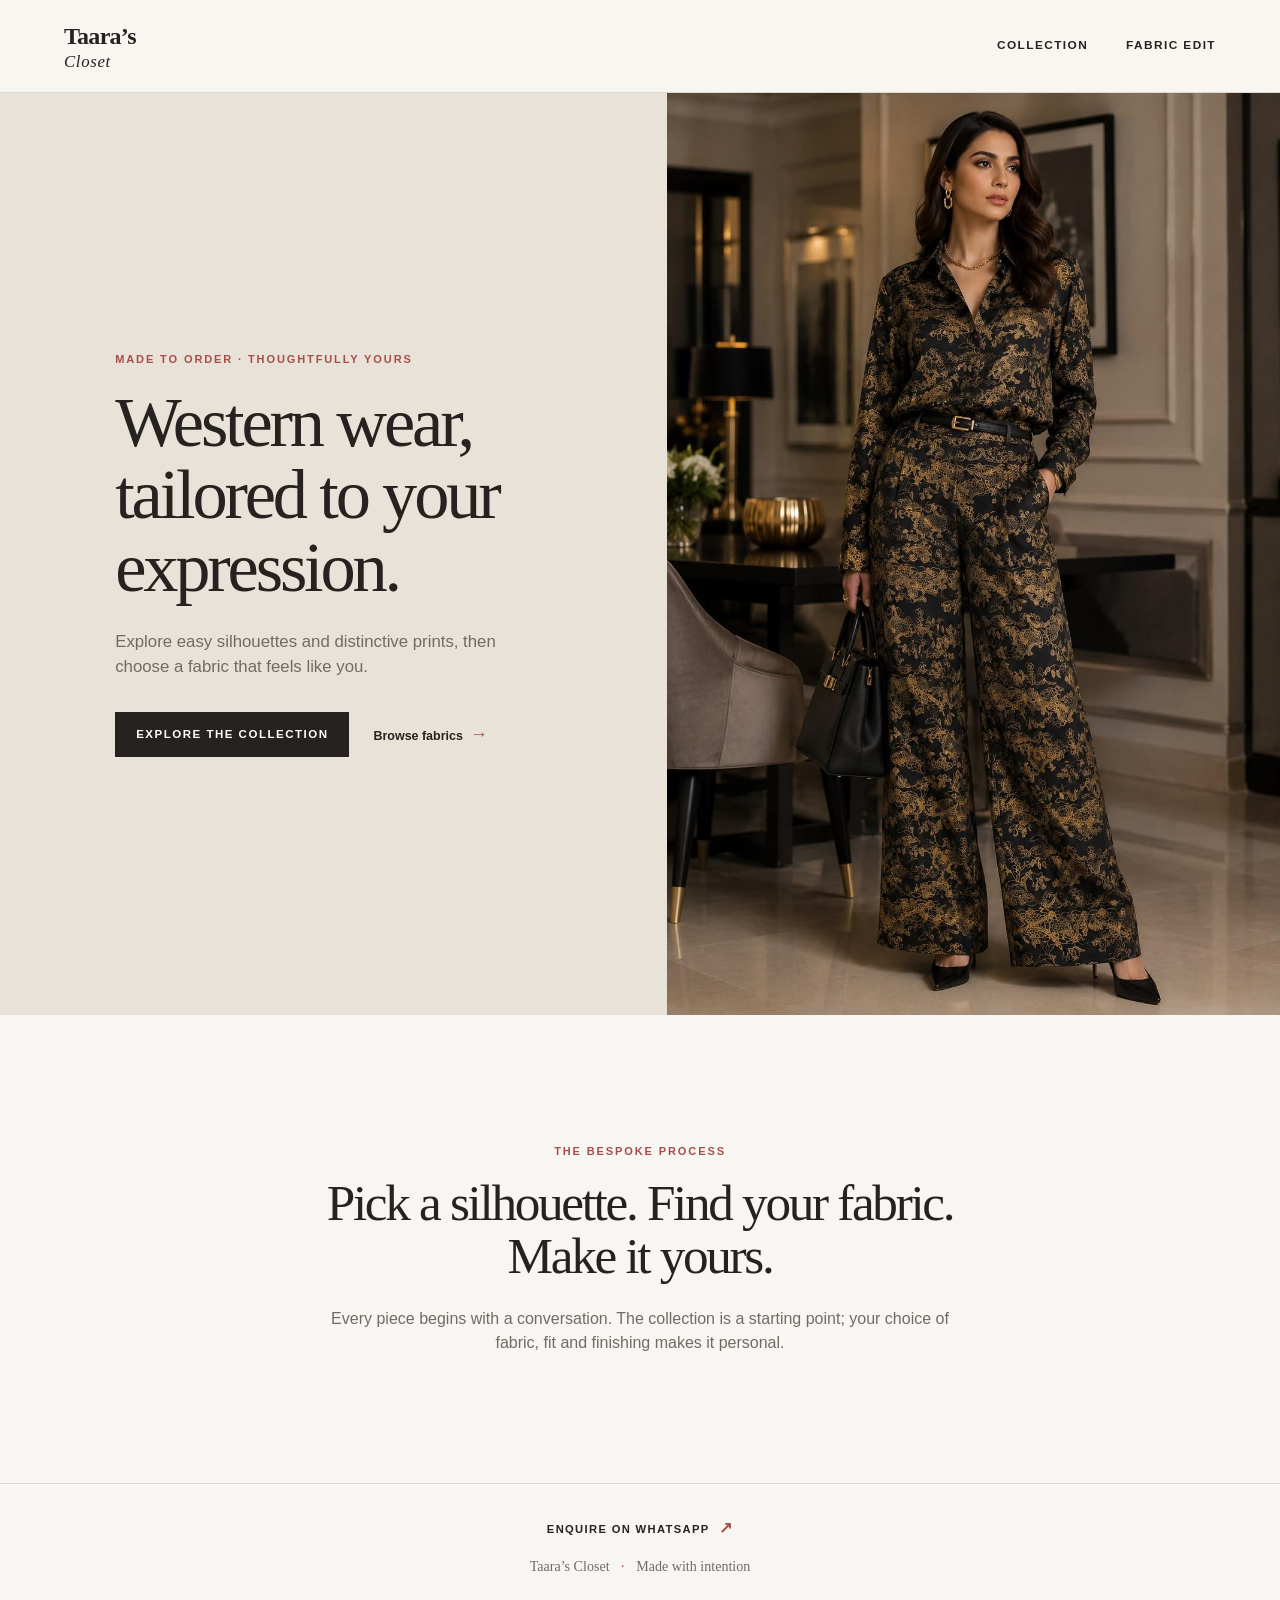
==== index.html @ 02bf8d25 "Initial Taara's Closet website" ====
<!DOCTYPE html>
<html lang="en">
<head>
    <meta charset="UTF-8">
    <meta name="viewport" content="width=device-width, initial-scale=1.0">
    <meta name="description" content="Made-to-order western wear from Taara's Closet.">
    <title>Taara&rsquo;s Closet | Made for You</title>
    <link rel="stylesheet" href="css/style.css">
</head>
<body>
    <header class="site-header">
        <a class="brand" href="index.html">Taara&rsquo;s <span>Closet</span></a>
        <nav aria-label="Primary navigation">
            <a href="collection.html">Collection</a>
            <a href="fabrics.html">Fabric Edit</a>
        </nav>
    </header>

    <main>
        <section class="hero">
            <div class="hero-copy">
                <p class="eyebrow">Made to order · thoughtfully yours</p>
                <h1>Western wear, tailored to your expression.</h1>
                <p class="intro">Explore easy silhouettes and distinctive prints, then choose a fabric that feels like you.</p>
                <div class="hero-actions">
                    <a class="button button-dark" href="collection.html">Explore the collection</a>
                    <a class="text-link" href="fabrics.html">Browse fabrics <span aria-hidden="true">→</span></a>
                </div>
            </div>
            <div class="hero-image"><img src="assets/images/apparel_18.jpg" alt="A tailored dark floral co-ord set"></div>
        </section>

        <section class="intro-section">
            <p class="eyebrow">The bespoke process</p>
            <h2>Pick a silhouette. Find your fabric. Make it yours.</h2>
            <p>Every piece begins with a conversation. The collection is a starting point; your choice of fabric, fit and finishing makes it personal.</p>
        </section>
    </main>

    <footer>
        <a class="whatsapp-link" href="https://wa.me/919310107705" target="_blank" rel="noopener noreferrer">Enquire on WhatsApp <span aria-hidden="true">↗</span></a>
        <p>Taara&rsquo;s Closet <span>·</span> Made with intention</p>
    </footer>
</body>
</html>
---- css/style.css ----
:root {
    --ink: #25221f;
    --muted: #716b64;
    --paper: #f8f6f2;
    --line: #dfd9d1;
    --accent: #a74e4a;
    --serif: Georgia, 'Times New Roman', serif;
}

* { box-sizing: border-box; }
html { scroll-behavior: smooth; }
body { margin: 0; background: var(--paper); color: var(--ink); font-family: Arial, Helvetica, sans-serif; line-height: 1.5; }
a { color: inherit; }
.site-header { min-height: 76px; display: flex; align-items: center; justify-content: space-between; gap: 24px; padding: 18px clamp(20px, 5vw, 72px); background: rgba(248, 246, 242, .96); border-bottom: 1px solid var(--line); }
.brand { font-family: var(--serif); font-size: clamp(1.2rem, 2vw, 1.5rem); font-weight: bold; letter-spacing: -.03em; text-decoration: none; }
.brand span { display: block; margin-top: -5px; font-size: .7em; font-style: italic; font-weight: normal; letter-spacing: .04em; }
nav { display: flex; align-items: center; gap: clamp(16px, 3vw, 38px); font-size: .74rem; font-weight: bold; letter-spacing: .12em; text-transform: uppercase; }
nav a { position: relative; text-decoration: none; }
nav a::after { content: ''; position: absolute; right: 0; bottom: -7px; left: 0; height: 1px; background: var(--accent); transform: scaleX(0); transition: transform .2s ease; }
nav a:hover::after, nav a.active::after { transform: scaleX(1); }
.hero { display: grid; grid-template-columns: minmax(0, 1fr) minmax(330px, .92fr); min-height: min(740px, calc(100vh - 76px)); background: #e9e2d8; }
.hero-copy { display: flex; flex-direction: column; justify-content: center; align-items: flex-start; padding: clamp(64px, 10vw, 150px) clamp(24px, 9vw, 145px); }
.eyebrow { margin: 0 0 18px; color: var(--accent); font-size: .69rem; font-weight: bold; letter-spacing: .17em; text-transform: uppercase; }
h1, h2 { margin: 0; font-family: var(--serif); font-weight: normal; letter-spacing: -.045em; line-height: 1.03; }
.hero h1 { max-width: 620px; font-size: clamp(3rem, 5.5vw, 5.5rem); }
.intro { max-width: 490px; margin: 26px 0 32px; color: var(--muted); font-size: 1.05rem; }
.hero-image { min-height: 440px; overflow: hidden; }
.hero-image img { width: 100%; height: 100%; object-fit: cover; object-position: center; display: block; }
.hero-actions { display: flex; flex-wrap: wrap; align-items: center; gap: 24px; }
.button { display: inline-block; padding: 14px 21px; font-size: .72rem; font-weight: bold; letter-spacing: .13em; text-decoration: none; text-transform: uppercase; transition: background .2s ease, color .2s ease; }
.button-dark { background: var(--ink); color: #fff; }.button-dark:hover { background: var(--accent); }
.text-link { font-size: .78rem; font-weight: bold; text-decoration: none; }.text-link span { margin-left: 4px; color: var(--accent); font-size: 1.1rem; }
.intro-section { max-width: 790px; margin: 0 auto; padding: clamp(70px, 10vw, 130px) 24px; text-align: center; }
.intro-section h2 { font-size: clamp(2.2rem, 4vw, 4rem); }.intro-section > p:last-child { max-width: 620px; margin: 24px auto 0; color: var(--muted); }
.page-heading { max-width: 720px; margin: 0 auto; padding: clamp(68px, 9vw, 124px) 24px clamp(40px, 5vw, 70px); text-align: center; }
.page-heading h1 { font-size: clamp(2.7rem, 5vw, 5rem); }.page-heading > p:last-child { max-width: 610px; margin: 24px auto 0; color: var(--muted); }.page-heading a { color: var(--ink); text-underline-offset: 3px; }
.gallery { display: grid; grid-template-columns: repeat(3, minmax(0, 1fr)); gap: clamp(14px, 2.4vw, 32px); max-width: 1440px; margin: 0 auto; padding: 0 clamp(16px, 5vw, 72px) clamp(76px, 10vw, 140px); }
.gallery-item { margin: 0; overflow: hidden; background: #fff; }.gallery-item img { display: block; width: 100%; aspect-ratio: 3 / 4; object-fit: cover; transition: transform .45s ease; }.gallery-item:hover img { transform: scale(1.025); }.gallery-item p { min-height: 52px; margin: 0; padding: 13px 14px; font-family: var(--serif); font-size: .95rem; }
.fabric-heading { padding-bottom: 38px; }.fabric-grid { display: grid; grid-template-columns: repeat(auto-fill, minmax(140px, 1fr)); gap: 20px; max-width: 1440px; margin: 0 auto; padding: 0 clamp(16px, 5vw, 72px) clamp(76px, 10vw, 140px); }.fabric-card { margin: 0; background: #fff; border: 1px solid var(--line); }.fabric-card img { display: block; width: 100%; aspect-ratio: 3 / 4; object-fit: cover; }.fabric-card p { margin: 0; padding: 9px 11px; color: var(--muted); font-size: .67rem; font-weight: bold; letter-spacing: .09em; text-transform: uppercase; }
footer { padding: 32px 24px; border-top: 1px solid var(--line); color: var(--muted); font-family: var(--serif); font-size: .88rem; text-align: center; } footer p { margin: 16px 0 0; } footer p span { padding: 0 8px; color: var(--accent); }.whatsapp-link { display: inline-block; color: var(--ink); font-family: Arial, Helvetica, sans-serif; font-size: .7rem; font-weight: bold; letter-spacing: .12em; text-decoration: none; text-transform: uppercase; }.whatsapp-link span { padding-left: 5px; color: var(--accent); font-size: 1rem; }.whatsapp-link:hover { color: var(--accent); }
@media (max-width: 700px) { .site-header { min-height: 68px; padding: 14px 20px; }.hero { grid-template-columns: 1fr; }.hero-copy { padding: 68px 24px 60px; }.hero-image { min-height: 480px; order: -1; }.hero h1 { font-size: clamp(2.85rem, 13vw, 4.3rem); }.gallery { grid-template-columns: repeat(2, minmax(0, 1fr)); gap: 13px; }.gallery-item p { min-height: 64px; padding: 10px; font-size: .84rem; }.fabric-grid { grid-template-columns: repeat(2, minmax(0, 1fr)); gap: 12px; } }
@media (max-width: 380px) { nav { gap: 13px; font-size: .66rem; } }
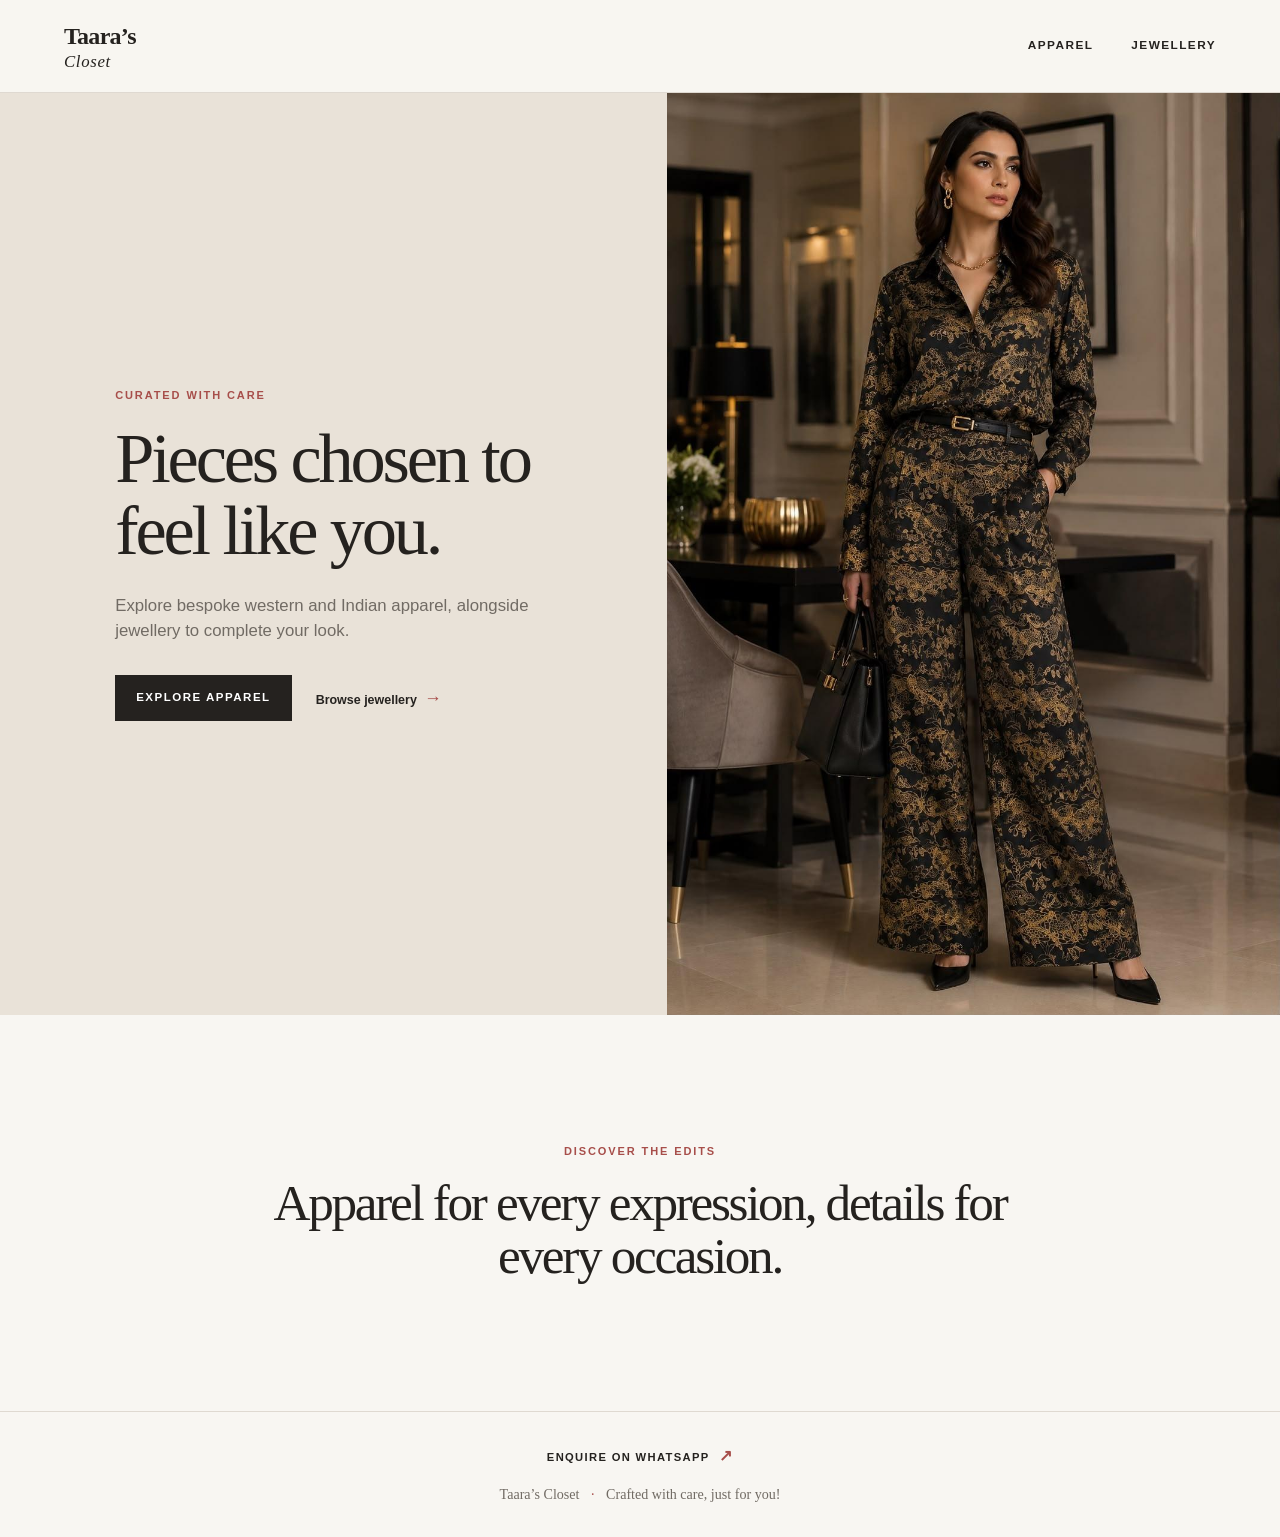
==== commit 9625de55: "Added jewellery and indian apparel section" ====
--- a/index.html
+++ b/index.html
@@ -3,7 +3,7 @@
 <head>
     <meta charset="UTF-8">
     <meta name="viewport" content="width=device-width, initial-scale=1.0">
-    <meta name="description" content="Made-to-order western wear from Taara's Closet.">
+    <meta name="description" content="Bespoke apparel and jewellery from Taara's Closet.">
     <title>Taara&rsquo;s Closet | Made for You</title>
     <link rel="stylesheet" href="css/style.css">
 </head>
@@ -11,35 +11,25 @@
     <header class="site-header">
         <a class="brand" href="index.html">Taara&rsquo;s <span>Closet</span></a>
         <nav aria-label="Primary navigation">
-            <a href="collection.html">Collection</a>
-            <a href="fabrics.html">Fabric Edit</a>
+            <a href="collection.html">Apparel</a>
+            <a href="jewellery.html">Jewellery</a>
         </nav>
     </header>
-
     <main>
         <section class="hero">
             <div class="hero-copy">
-                <p class="eyebrow">Made to order · thoughtfully yours</p>
-                <h1>Western wear, tailored to your expression.</h1>
-                <p class="intro">Explore easy silhouettes and distinctive prints, then choose a fabric that feels like you.</p>
-                <div class="hero-actions">
-                    <a class="button button-dark" href="collection.html">Explore the collection</a>
-                    <a class="text-link" href="fabrics.html">Browse fabrics <span aria-hidden="true">→</span></a>
-                </div>
+                <p class="eyebrow">Curated with care</p>
+                <h1>Pieces chosen to feel like you.</h1>
+                <p class="intro">Explore bespoke western and Indian apparel, alongside jewellery to complete your look.</p>
+                <div class="hero-actions"><a class="button button-dark" href="collection.html">Explore apparel</a><a class="text-link" href="jewellery.html">Browse jewellery <span aria-hidden="true">&rarr;</span></a></div>
             </div>
-            <div class="hero-image"><img src="assets/images/apparel_18.jpg" alt="A tailored dark floral co-ord set"></div>
+            <div class="hero-image"><img src="assets/apparel/western/western_18.jpg" alt="A floral western co-ord set"></div>
         </section>
-
         <section class="intro-section">
-            <p class="eyebrow">The bespoke process</p>
-            <h2>Pick a silhouette. Find your fabric. Make it yours.</h2>
-            <p>Every piece begins with a conversation. The collection is a starting point; your choice of fabric, fit and finishing makes it personal.</p>
+            <p class="eyebrow">Discover the edits</p>
+            <h2>Apparel for every expression, details for every occasion.</h2>
         </section>
     </main>
-
-    <footer>
-        <a class="whatsapp-link" href="https://wa.me/919310107705" target="_blank" rel="noopener noreferrer">Enquire on WhatsApp <span aria-hidden="true">↗</span></a>
-        <p>Taara&rsquo;s Closet <span>·</span> Made with intention</p>
-    </footer>
+    <footer><a class="whatsapp-link" href="https://wa.me/919310107705" target="_blank" rel="noopener noreferrer">Enquire on WhatsApp <span aria-hidden="true">&nearr;</span></a><p>Taara&rsquo;s Closet <span>&middot;</span> Crafted with care, just for you!</p></footer>
 </body>
 </html>
--- a/css/style.css
+++ b/css/style.css
@@ -34,9 +34,10 @@
 .intro-section h2 { font-size: clamp(2.2rem, 4vw, 4rem); }.intro-section > p:last-child { max-width: 620px; margin: 24px auto 0; color: var(--muted); }
 .page-heading { max-width: 720px; margin: 0 auto; padding: clamp(68px, 9vw, 124px) 24px clamp(40px, 5vw, 70px); text-align: center; }
 .page-heading h1 { font-size: clamp(2.7rem, 5vw, 5rem); }.page-heading > p:last-child { max-width: 610px; margin: 24px auto 0; color: var(--muted); }.page-heading a { color: var(--ink); text-underline-offset: 3px; }
+.category-grid { display: grid; grid-template-columns: repeat(2, minmax(0, 1fr)); gap: clamp(16px, 3vw, 36px); max-width: 1120px; margin: 0 auto; padding: 0 clamp(16px, 5vw, 72px) clamp(76px, 10vw, 140px); }.category-card { position: relative; display: block; min-height: 500px; overflow: hidden; background: var(--ink); color: #fff; text-decoration: none; }.category-card img { width: 100%; height: 100%; position: absolute; inset: 0; object-fit: cover; transition: transform .45s ease; }.category-card::after { content: ''; position: absolute; inset: 0; background: linear-gradient(transparent 40%, rgba(0,0,0,.7)); }.category-card:hover img { transform: scale(1.035); }.category-card span { position: absolute; z-index: 1; right: 25px; bottom: 23px; left: 25px; font-family: var(--serif); font-size: clamp(1.8rem, 3vw, 2.7rem); line-height: 1.05; }.category-card small, .category-card b { display: block; font-family: Arial, Helvetica, sans-serif; font-size: .67rem; font-weight: bold; letter-spacing: .14em; text-transform: uppercase; }.category-card small { margin-bottom: 8px; opacity: .8; }.category-card b { margin-top: 14px; color: #fff; }
 .gallery { display: grid; grid-template-columns: repeat(3, minmax(0, 1fr)); gap: clamp(14px, 2.4vw, 32px); max-width: 1440px; margin: 0 auto; padding: 0 clamp(16px, 5vw, 72px) clamp(76px, 10vw, 140px); }
 .gallery-item { margin: 0; overflow: hidden; background: #fff; }.gallery-item img { display: block; width: 100%; aspect-ratio: 3 / 4; object-fit: cover; transition: transform .45s ease; }.gallery-item:hover img { transform: scale(1.025); }.gallery-item p { min-height: 52px; margin: 0; padding: 13px 14px; font-family: var(--serif); font-size: .95rem; }
 .fabric-heading { padding-bottom: 38px; }.fabric-grid { display: grid; grid-template-columns: repeat(auto-fill, minmax(140px, 1fr)); gap: 20px; max-width: 1440px; margin: 0 auto; padding: 0 clamp(16px, 5vw, 72px) clamp(76px, 10vw, 140px); }.fabric-card { margin: 0; background: #fff; border: 1px solid var(--line); }.fabric-card img { display: block; width: 100%; aspect-ratio: 3 / 4; object-fit: cover; }.fabric-card p { margin: 0; padding: 9px 11px; color: var(--muted); font-size: .67rem; font-weight: bold; letter-spacing: .09em; text-transform: uppercase; }
 footer { padding: 32px 24px; border-top: 1px solid var(--line); color: var(--muted); font-family: var(--serif); font-size: .88rem; text-align: center; } footer p { margin: 16px 0 0; } footer p span { padding: 0 8px; color: var(--accent); }.whatsapp-link { display: inline-block; color: var(--ink); font-family: Arial, Helvetica, sans-serif; font-size: .7rem; font-weight: bold; letter-spacing: .12em; text-decoration: none; text-transform: uppercase; }.whatsapp-link span { padding-left: 5px; color: var(--accent); font-size: 1rem; }.whatsapp-link:hover { color: var(--accent); }
-@media (max-width: 700px) { .site-header { min-height: 68px; padding: 14px 20px; }.hero { grid-template-columns: 1fr; }.hero-copy { padding: 68px 24px 60px; }.hero-image { min-height: 480px; order: -1; }.hero h1 { font-size: clamp(2.85rem, 13vw, 4.3rem); }.gallery { grid-template-columns: repeat(2, minmax(0, 1fr)); gap: 13px; }.gallery-item p { min-height: 64px; padding: 10px; font-size: .84rem; }.fabric-grid { grid-template-columns: repeat(2, minmax(0, 1fr)); gap: 12px; } }
+@media (max-width: 700px) { .site-header { min-height: 68px; padding: 14px 20px; }.hero { grid-template-columns: 1fr; }.hero-copy { padding: 68px 24px 60px; }.hero-image { min-height: 480px; order: -1; }.hero h1 { font-size: clamp(2.85rem, 13vw, 4.3rem); }.category-grid { grid-template-columns: 1fr; }.category-card { min-height: 430px; }.gallery { grid-template-columns: repeat(2, minmax(0, 1fr)); gap: 13px; }.gallery-item p { min-height: 64px; padding: 10px; font-size: .84rem; }.fabric-grid { grid-template-columns: repeat(2, minmax(0, 1fr)); gap: 12px; } }
 @media (max-width: 380px) { nav { gap: 13px; font-size: .66rem; } }
